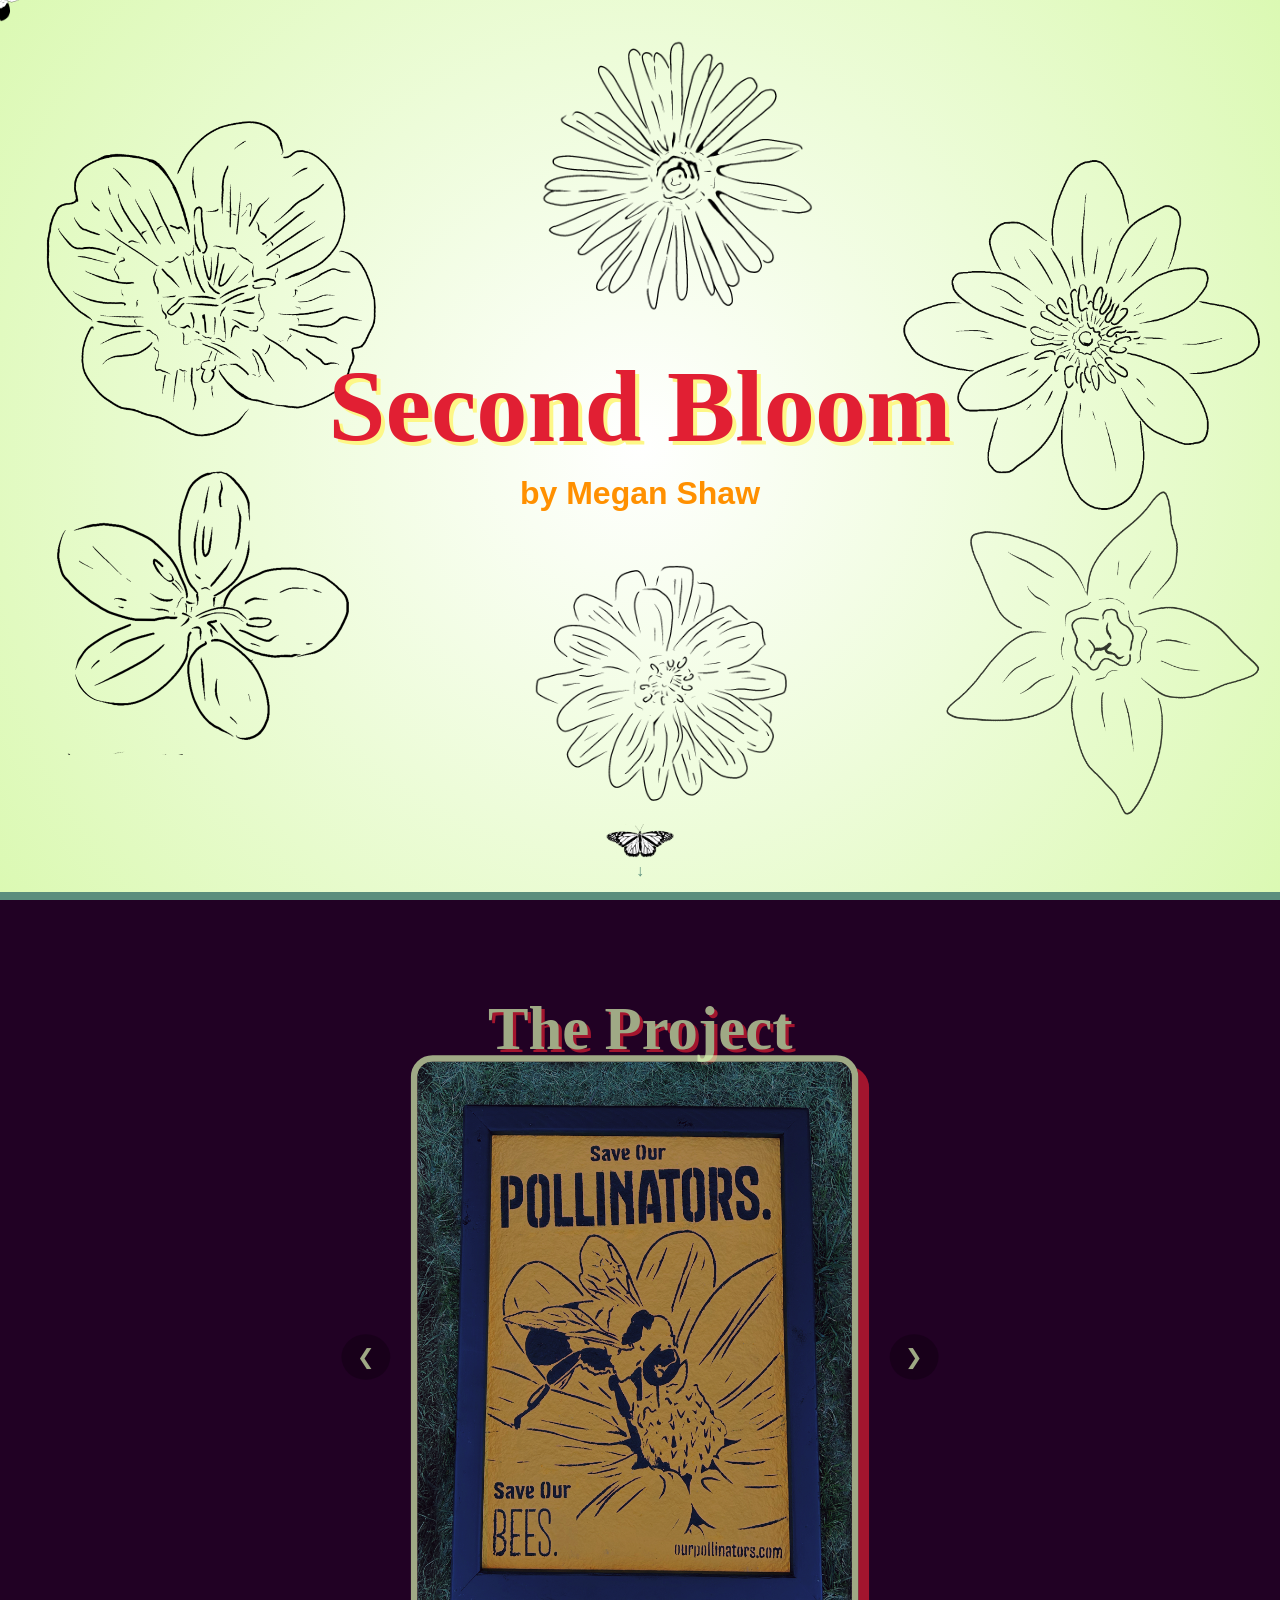
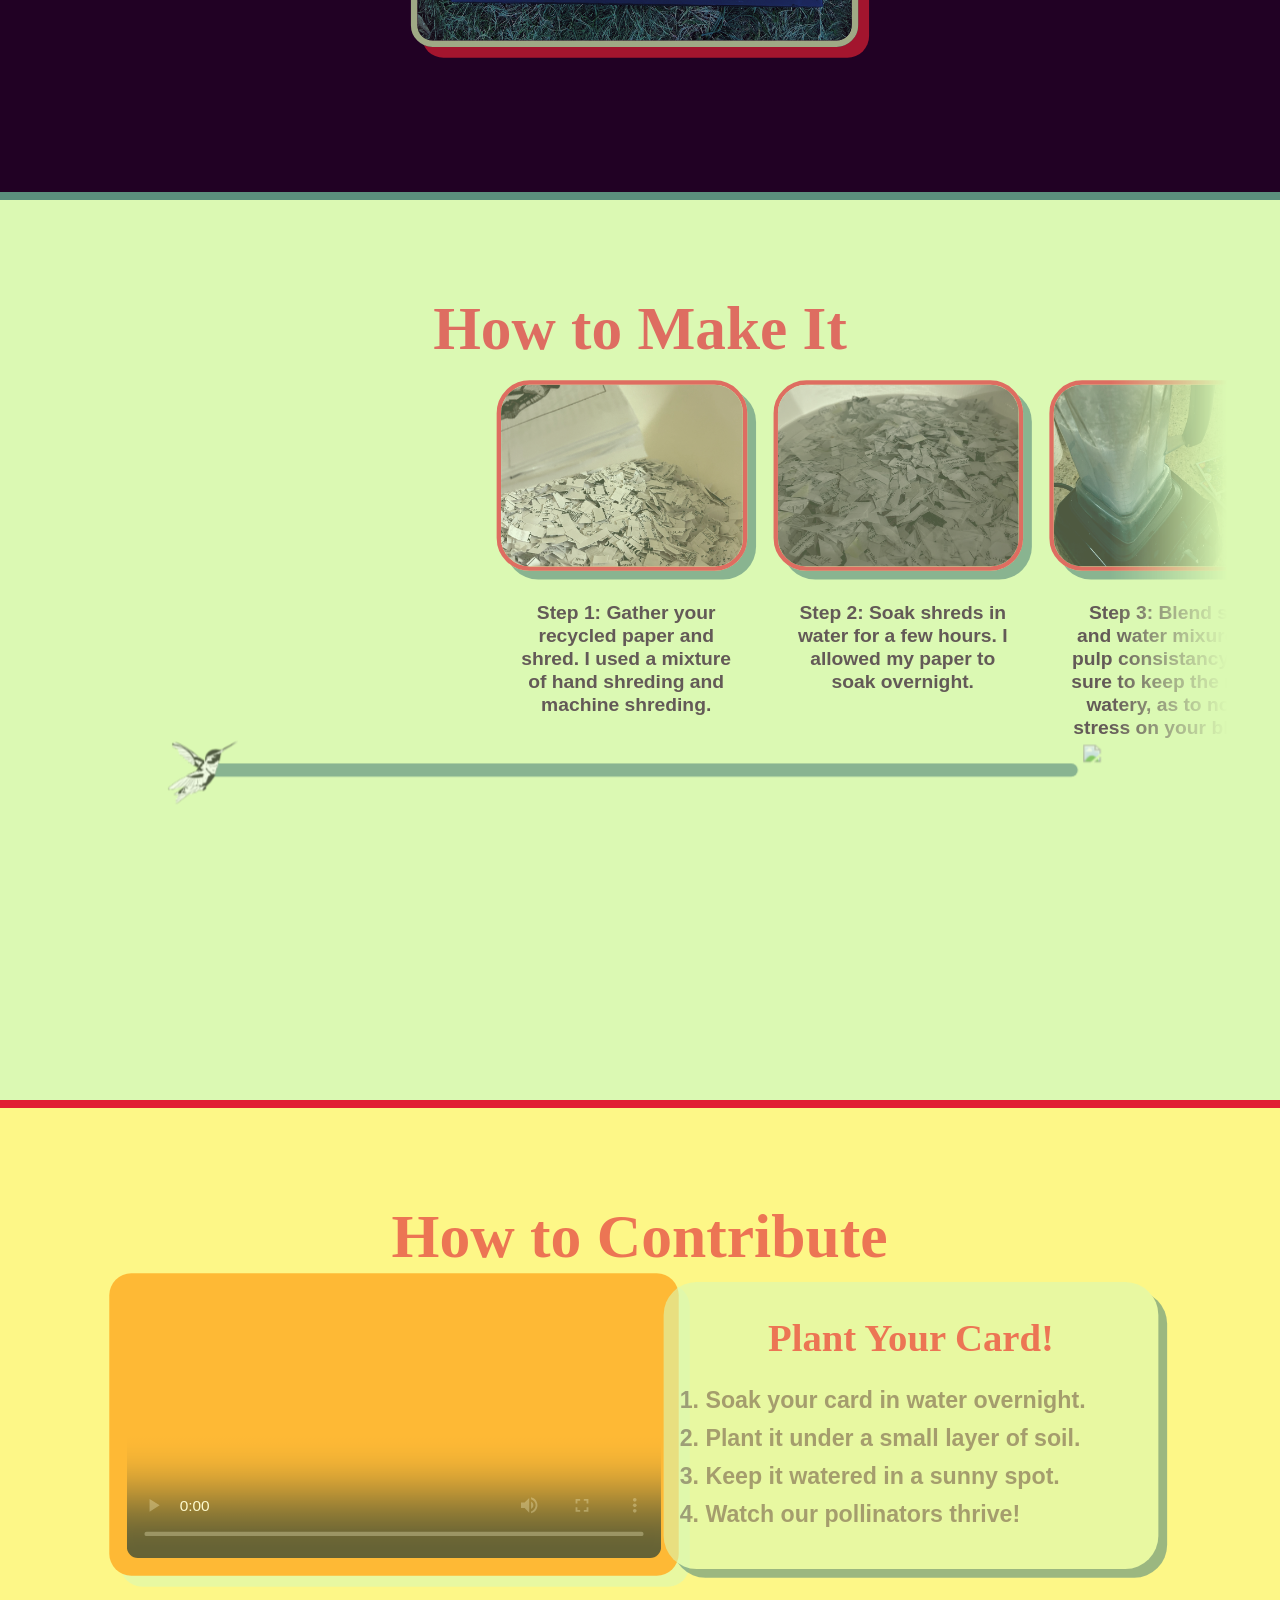
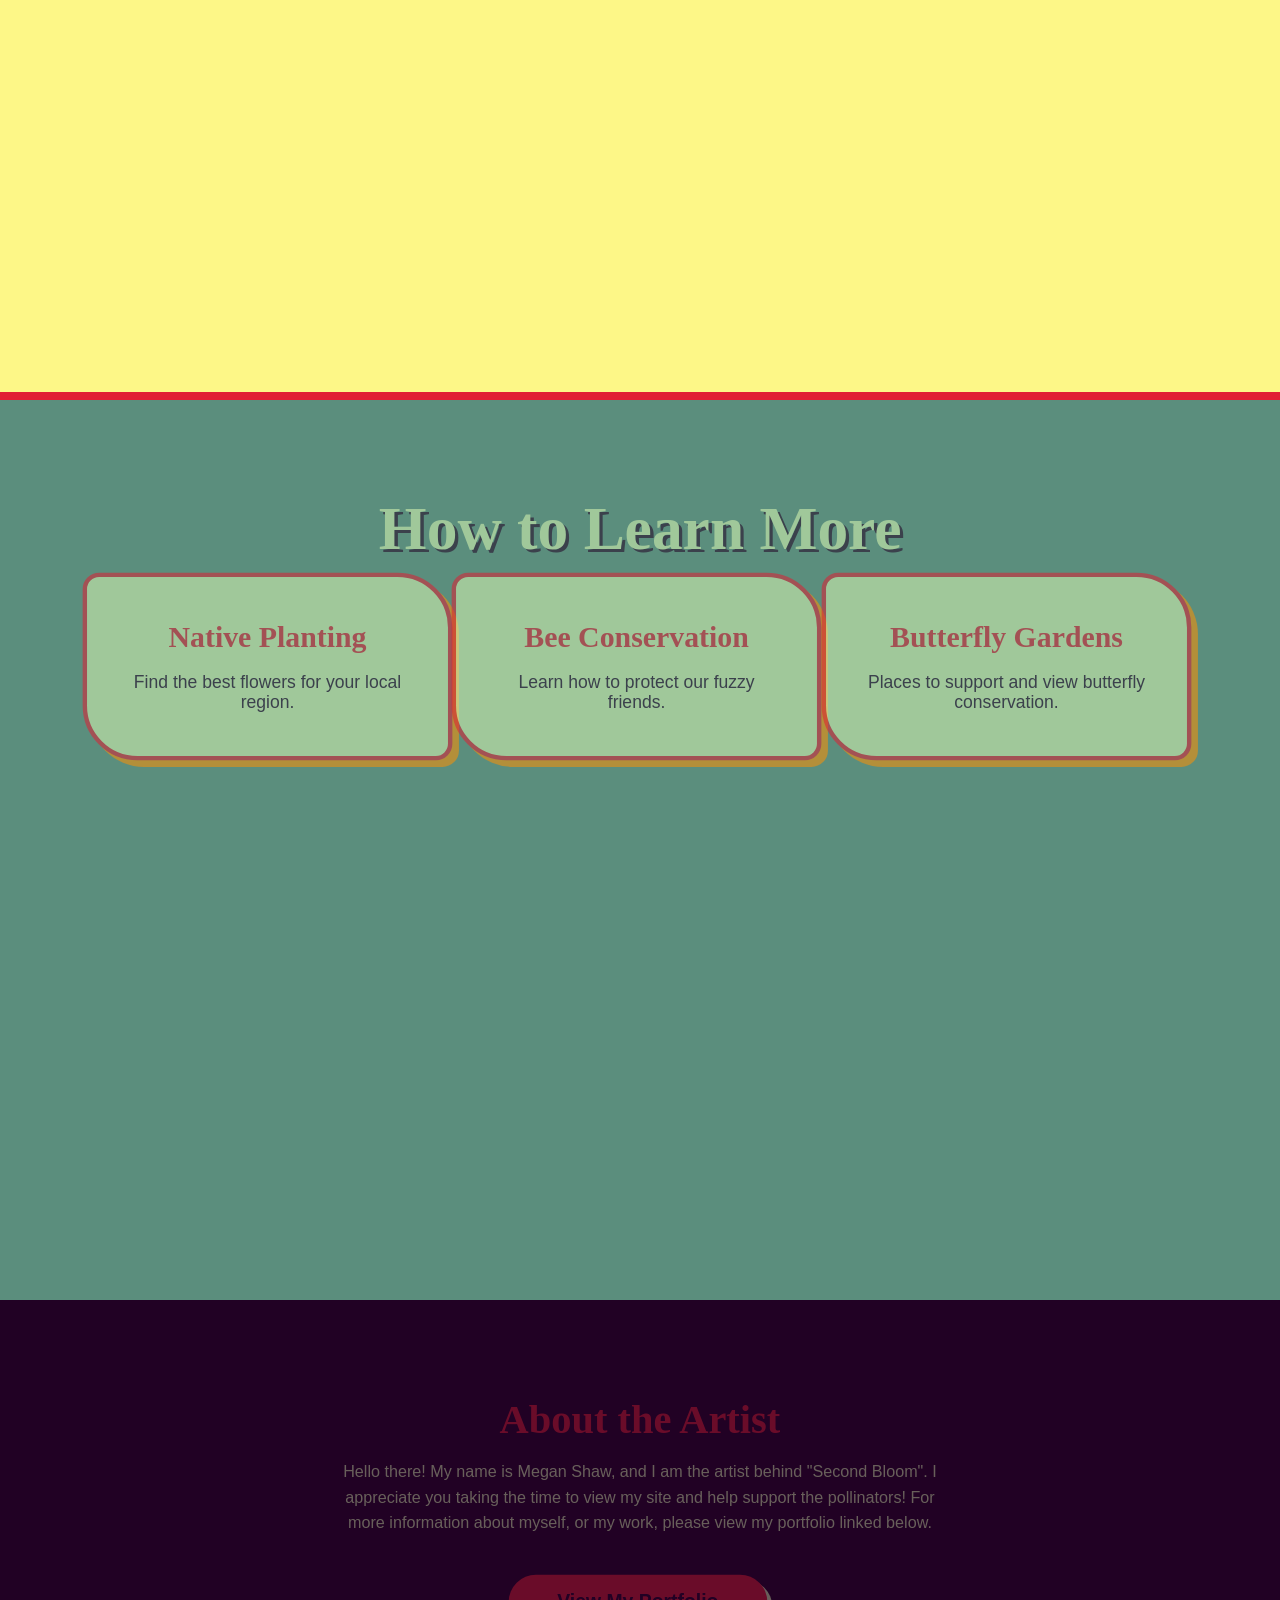
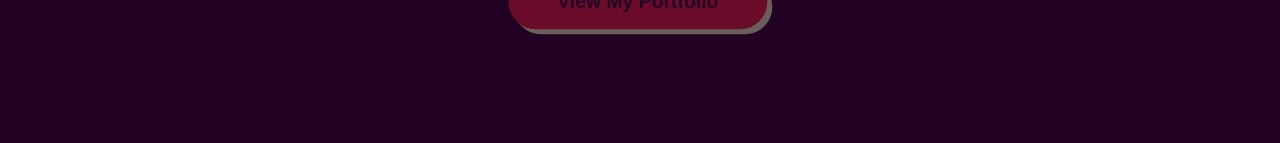
==== index.html @ ee87ca30 "Add files via upload" ====
<!DOCTYPE html>
<html lang="en">
<head>
    <meta charset="UTF-8">
    <meta name="viewport" content="width=device-width, initial-scale=1.0">
    <title>Second Bloom | Megan Shaw</title>
    <link rel="icon" type="image/png" href="images/favicon.png">
    <link rel="stylesheet" href="https://use.typekit.net/vgp3rvg.css">
    <link rel="stylesheet" href="style.css">
</head>
<body>

    <img id="bee-cursor" src="images/cursor.png" alt="cursor">

    <div id="scroll-container">
        <img src="images/butterfly.png" id="scroll-butterfly-img" alt="Butterfly">
        <div id="scroll-arrow">↓</div>
    </div>

    <header id="landing">
        <img src="images/flower1.png" class="landing-flower f1">
        <img src="images/flower2.png" class="landing-flower f2">
        <img src="images/flower3.png" class="landing-flower f3">
        <img src="images/flower4.png" class="landing-flower f4">
        <img src="images/flower5.png" class="landing-flower f5">
        <img src="images/flower6.png" class="landing-flower f6">

        <div id="landing-text-container">
            <h1 class="bloom-js">Second Bloom</h1>
            <p class="bloom-js">by Megan Shaw</p>
        </div>
    </header>

    <section id="slideshow-section">
        <h2 class="bloom-js">The Project</h2>
        
        <div id="slideshow-wrapper" class="bloom-js">
            <button id="prev-slide" class="slide-btn">&#10094;</button>
            
            <div id="slideshow-container">
                <img src="images/beeposter.jpg" class="slide active" alt="Gallery Photo 1">
                <img src="images/butterflyposter.jpg" class="slide" alt="Gallery Photo 2">
                <img src="images/birdposter.jpg" class="slide" alt="Gallery Photo 3">
            </div>

            <button id="next-slide" class="slide-btn">&#10095;</button>
        </div>
    </section>

    <section id="the-process">
        <h2 class="bloom-js">How to Make It</h2>
        <div class="carousel-wrapper">
            <div class="carousel bloom-js" id="processCarousel">
                
                <div class="carousel-item">
                    <img src="images/step1.jpg" class="carousel-img">
                    <p class="carousel-desc">Step 1: Gather your recycled paper and shred. I used a mixture of hand shreding and machine shreding.</p>
                </div>
                <div class="carousel-item">
                    <img src="images/step2.jpg" class="carousel-img">
                    <p class="carousel-desc">Step 2: Soak shreds in water for a few hours. I allowed my paper to soak overnight. </p>
                </div>
                <div class="carousel-item">
                    <img src="images/step3.jpg" class="carousel-img">
                    <p class="carousel-desc">Step 3: Blend shred and water mixure until pulp consistancy. Make sure to keep the mixure watery, as to not put stress on your blender.</p>
                </div>
                <div class="carousel-item">
                    <img src="images/step4.jpg" class="carousel-img">
                    <p class="carousel-desc">Step 4: If making multiple colors, seperate pulp into containers. I needed one for each poster. </p>
                </div>
                <div class="carousel-item">
                    <img src="images/step5.jpg" class="carousel-img">
                    <p class="carousel-desc">Step 5: Add your non-toxic dye. I used a mix of food coloring and non-toxic paint.</p>
                </div>
                <div class="carousel-item">
                    <img src="images/step6.jpg" class="carousel-img">
                    <p class="carousel-desc">Step 6: Prepare your mesh screen. I made mine out of repurposed wood and cheese cloth.</p>
                </div>
                <div class="carousel-item">
                    <img src="images/step7.jpg" class="carousel-img">
                    <p class="carousel-desc">Step 7: Pour the pulp evenly over the screen. Adding support under your mesh allows for more even distributing. </p>
                </div>
                <div class="carousel-item">
                    <img src="images/step8.jpg" class="carousel-img">
                    <p class="carousel-desc">Step 8: Sprinkle in your seeds, and press out water with a damp sponge. I used specific seeds for each different pollinator.</p>
                </div>
                <div class="carousel-item">
                    <img src="images/step9.jpg" class="carousel-img">
                    <p class="carousel-desc">Step 9: Let dry for as long as possible. Thinner papers may only take a couple days, but mine took a little over a week. </p>
                </div>
                <div class="carousel-item">
                    <img src="images/step10.jpg" class="carousel-img">
                    <p class="carousel-desc">Step 10: Design your desired imagery. Keep in mind that in order for a stencil to work, all "blank" sections must be touching.</p>
                </div>
                <div class="carousel-item">
                    <img src="images/step11.jpg" class="carousel-img">
                    <p class="carousel-desc">Step 11: Cut out your design. I used a laser cutting machine, but an exacto knife will absolutely work for simple designs.</p>
                </div>
                <div class="carousel-item">
                    <img src="images/step12.jpg" class="carousel-img">
                    <p class="carousel-desc">Step 12: If there are any sections that are not cut all the way through, remove with pointed took.</p>
                </div>
                <div class="carousel-item">
                    <img src="images/step13.jpg" class="carousel-img">
                    <p class="carousel-desc">Step 13: I created frames using scrap wood for my project, but trimming the edges or buying frame will work the same. </p>
                </div>
                <div class="carousel-item">
                    <img src="images/step14.jpg" class="carousel-img">
                    <p class="carousel-desc">Step 14: Lay stencil onto dried paper, and blot non-toxic ink onto the surface. I used an old brush.</p>
                </div>
                <div class="carousel-item">
                    <img src="images/step15.jpg" class="carousel-img">
                    <p class="carousel-desc">Step 15: Now you have your poster(s) finished and ready to be planted!</p>
                </div>

            </div>

            <div class="custom-scrollbar-area bloom-js" id="customScrollbar">
                <div class="scrollbar-fill" id="scrollbarFill"></div>
                <img src="images/hummingbird.png" class="hummingbird-thumb" id="hummingbirdThumb" draggable="false">
                <img src="images/flower.png" class="flower-end" draggable="false">
            </div>
        </div>
    </section>

    <section id="contribute">
        <h2 class="bloom-js">How to Contribute</h2>
        <div class="contribute-wrapper">
            <div class="video-container bloom-js">
                <video controls poster="placeholder.jpg">
                    <source src="images/plantvideo.mp4" type="video/mp4">
                </video>
            </div>
            <div class="instructions bloom-js">
                <h3>Plant Your Card!</h3>
                <ol>
                    <li class="bloom-js">Soak your card in water overnight.</li>
                    <li class="bloom-js">Plant it under a small layer of soil.</li>
                    <li class="bloom-js">Keep it watered in a sunny spot.</li>
                    <li class="bloom-js">Watch our pollinators thrive!</li>
                </ol>
            </div>
        </div>
    </section>

    <section id="resources">
        <h2 class="bloom-js">How to Learn More</h2>
        <div class="grid">
            <a href="native-planting.html" class="card bloom-js">
                <h3>Native Planting</h3>
                <p>Find the best flowers for your local region.</p>
            </a>
            <a href="bee-conservation.html" class="card bloom-js">
                <h3>Bee Conservation</h3>
                <p>Learn how to protect our fuzzy friends.</p>
            </a>
            <a href="butterfly-gardens.html" class="card bloom-js">
                <h3>Butterfly Gardens</h3>
                <p>Places to support and view butterfly conservation.</p>
            </a>
        </div>
    </section>

    <footer>
        <h2 class="bloom-js">About the Artist</h2>
        <p class="bloom-js">
            Hello there! My name is Megan Shaw, and I am the artist behind "Second Bloom". I appreciate you taking the time to view my site and help support the pollinators! For more information about myself, or my work, please view my portfolio linked below.
        </p>
        <a href="https://meganshawportfolio.com" class="portfolio-btn bloom-js">View My Portfolio</a>
    </footer>

    <script src="script.js"></script>
</body>
</html>
---- style.css ----
:root {
    --light-green: #dbf9b3;
    --red: #e11f33;
    --yellow: #fdf787;
    --orange: #FF9000;
    --jungle-green: #5B8E7D;
    --dark-text: #210124;
}

::selection { background-color: var(--red); color: var(--light-green); }

body {
    margin: 0; padding: 0;
    background-color: var(--light-green);
    color: var(--dark-text);
    font-family: "Fiona", sans-serif;
    overflow-x: hidden;
    cursor: none; 
}

header {
    min-height: 100vh; 
    width: 100vw;
    max-width: 100%; 
    box-sizing: border-box;
    display: flex;
    flex-direction: column;
    justify-content: center; 
    align-items: center; 
    padding: 6rem 8vw 8rem 8vw; 
}

section {
    min-height: 100vh; 
    width: 100vw;
    max-width: 100%; 
    box-sizing: border-box;
    display: flex;
    flex-direction: column;
    justify-content: flex-start; 
    align-items: center; 
    padding: 6rem 8vw 8rem 8vw; 
}

img {
    max-width: 100%;
    height: auto;
}

.bloom-js {
    opacity: 0;
    transform: scale(0);
    transform-origin: center;
    transition: opacity 0.1s ease-out;
}

h1, h2, h3 { 
    font-family: "Grafolita-Script", serif; 
    color: var(--red); 
    text-align: center; 
    margin: 0;
}

section h2 { 
    margin-top: 0;
    font-size: 3.5rem; 
    margin-bottom: 1.5rem; 
}

a, button { cursor: none; }

#bee-cursor {
    position: fixed; top: 0; left: 0;
    width: 60px; 
    height: auto;
    pointer-events: none;
    z-index: 9999; transform: translate(-50%, -50%);
}

#landing {
    position: relative;
    background: radial-gradient(circle at center, #ffffff 0%, var(--light-green) 100%);
    border-bottom: 8px solid var(--jungle-green);
    overflow: hidden;
    padding: 2rem;
}

#landing-text-container { z-index: 10; text-align: center; position: relative; }
#landing h1 {font-size: clamp(4rem, 8vw, 8rem); text-shadow: 4px 4px 0px var(--yellow); }
#landing p { font-size: clamp(1.2rem, 3vw, 2rem); color: var(--orange); font-weight: 600; margin-top: 10px; }

.landing-flower { position: absolute; opacity: 0; transform: scale(0); z-index: 1; }

.f1 { top: 12%; left: 3%; width: clamp(190px, 27vw, 650px); }
.f2 { top: 51%; left: 4%; width: clamp(180px, 29vw, 300px); }
.f3 { top: 4%; left: 42%; width: clamp(130px, 22vw, 350px); }
.f4 { bottom: 9%; right: 38%; width: clamp(130px, 22vw, 260px); }
.f5 { top: 17%; right: 1%; width: clamp(160px, 29vw, 520px); }
.f6 { top: 55%; right: 1%; width: clamp(210px, 27vw, 320px); }

#slideshow-section {
    position: relative;
    background-color: var(--dark-text);
    border-bottom: 8px solid var(--jungle-green);
}

#slideshow-section h2 {
    color: var(--light-green); 
    text-shadow: 3px 3px 0px var(--red);
}

#slideshow-wrapper {
    display: flex;
    align-items: center;
    justify-content: center;
    gap: 1.5rem; 
    width: 100%;
    max-width: 650px; 
}

#slideshow-container {
    position: relative;
    width: 90%;
    max-width: min(400px, 45vh); 
    aspect-ratio: 6 / 8;
    height: auto;
    overflow: hidden;
    border-radius: 20px;
    border: 6px solid var(--light-green);
    box-shadow: 10px 10px 0px var(--red);
    left: -5px; 
    top: -5px;
}

.slide {
    position: absolute;
    top: 0; left: 0;
    width: 100%; 
    height: 100%;
    object-fit: cover; 
    opacity: 0;
    transition: opacity 0.8s ease-in-out;
}

.slide.active { opacity: 1; }

.slide-btn {
    background: rgba(0, 0, 0, 0.4); 
    color: var(--light-green);
    border: none;
    padding: 0.6rem 0.9rem; 
    font-size: 1.2rem; 
    border-radius: 50%;
    z-index: 10;
    transition: 0.3s;
    cursor: none;
}

.slide-btn:hover { background: var(--red); color: white; }

#scroll-container {
    position: fixed; bottom: 20px; left: 0; width: 100vw;
    display: flex; flex-direction: column; align-items: center;
    z-index: 9998; pointer-events: none; transition: opacity 0.4s ease; 
}
#scroll-butterfly-img { width: 70px; margin-bottom: -1rem;}
#scroll-arrow { font-size: 1rem; color: var(--jungle-green); font-weight: bold; margin-top: 2px; }

@keyframes flutter {
    0%, 100% { transform: translateY(0); }
    50% { transform: translateY(8px); }
}
#scroll-container.bouncing #scroll-butterfly-img { animation: flutter 0.8s ease-in-out infinite; }

.carousel-wrapper { position: relative; width: 100%; max-width: 100%; margin: 0 auto; user-select: none; }
.carousel { 
    display: flex; 
    overflow-x: auto; 
    scroll-snap-type: x mandatory; 
    gap: 2rem; 
    padding: 1rem calc(50vw - min(40vw, 225px)); 
    scrollbar-width: none; 
    align-items: flex-start;
    -webkit-mask-image: linear-gradient(to right, transparent 0%, black 10%, black 90%, transparent 100%);
    mask-image: linear-gradient(to right, transparent 0%, black 10%, black 90%, transparent 100%);
}
.carousel::-webkit-scrollbar { display: none; }

.carousel-item {
    flex: 0 0 90%;
    scroll-snap-align: center;
    display: flex;
    flex-direction: column;
    align-items: center;
    gap: 1.5rem;
}

.carousel-img { 
    width: 100%;
    aspect-ratio: 4 / 3; 
    object-fit: cover; 
    border-radius: 30px; 
    border: 4px solid var(--red); 
    box-shadow: 8px 8px 0px var(--jungle-green); 
    position: relative;
    left: -4px; 
    top: -4px;
}

.carousel-desc {
    margin: 0;
    font-size: 1.1rem;
    font-weight: 600;
    color: var(--dark-text);
    text-align: center;
    padding: 0 10px;
}

.custom-scrollbar-area { 
    width: 75%; 
    max-width: 800px; 
    height: 12px; 
    background: var(--jungle-green); 
    border-radius: 20px; 
    position: relative; 
    cursor: none; 
    margin: 1.5rem auto 0 auto;
}
.scrollbar-fill { position: absolute; top: 0; left: 0; height: 100%; width: 0%; background: var(--red); border-radius: 20px; }
.hummingbird-thumb { position: absolute; top: 50%; left: 0; transform: translate(-50%, -50%); width: 65px; z-index: 5; }
.flower-end { position: absolute; top: -9px; left: calc(100% + 5px); transform: translateY(-50%); width: 75px; }

#contribute { background-color: var(--yellow); border-top: 8px solid var(--red); border-bottom: 8px solid var(--red); }
.contribute-wrapper { max-width: 1000px; margin: 0 auto; display: flex; flex-wrap: wrap; gap: 2rem; align-items: center; justify-content: center; width: 100%; }
.video-container { 
    flex: 1 1 400px; 
    background: var(--orange); 
    padding: 1rem; border-radius: 20px; 
    box-shadow: 10px 10px 0px var(--light-green); 
    position: relative;
    left: -5px; top: -5px;
}
video { width: 100%; border-radius: 10px; display: block; }
.instructions { 
    flex: 1 1 300px; 
    background: var(--light-green); 
    padding: 2rem; 
    border-radius: 30px; 
    box-shadow: 8px 8px 0px var(--jungle-green); 
    text-align: left; 
    position: relative;
    left: -4px; top: -4px;
}

.instructions h3 {
    font-size: 2.2rem;
    margin-bottom: 1.2rem;
}

.instructions ol { font-size: 1.2rem; line-height: 1.8; font-weight: 600; margin: 0; padding-left: 1.5rem; }

#resources { background-color: var(--jungle-green); }
#resources h2 { color: var(--light-green); text-shadow: 3px 3px 0px var(--dark-text); }
.grid { display: grid; grid-template-columns: repeat(auto-fit, minmax(250px, 1fr)); gap: 2rem; max-width: 1200px; margin: 0 auto; width: 100%; justify-content: center; align-items: stretch; }

.card { 
    background: var(--light-green); 
    padding: 2rem; 
    border-radius: 15px 50px 15px 50px; 
    text-align: center; 
    border: 4px solid var(--red); 
    text-decoration: none; 
    color: var(--dark-text); 
    box-shadow: 6px 6px 0px var(--orange); 
    transition: background 0.4s, border-radius 0.4s, transform 0.4s;
    display: flex;
    flex-direction: column;
    justify-content: center;
    align-items: center;
    position: relative;
    left: -3px; top: -3px;
}
.card:hover { background: var(--yellow); border-radius: 50px 15px 50px 15px; transform: translateY(-5px) scale(1.02) !important; }
.card h3 { font-size: 1.7rem; margin: 0.5rem 0; opacity: 1; transform: none; }
.card p { opacity: 1; transform: none; margin: 0.5rem 0; }

footer { 
    padding: 6rem 8vw 8rem 8vw; 
    text-align: center; 
    background: var(--dark-text); 
    color: var(--light-green); 
    width: 100vw;
    max-width: 100%;
    box-sizing: border-box;
    display: flex;
    flex-direction: column;
    align-items: center;
    justify-content: center;
}
footer h2 {
    font-size: 2.5rem; 
    margin-bottom: 1rem;
}
footer p { 
    max-width: 600px; 
    margin: 0 auto 2.5rem auto; 
    line-height: 1.6; 
}
.portfolio-btn { 
    display: inline-block;
    margin-bottom: -1rem; 
    margin-top: .1rem;
    padding: 1rem 3rem; 
    font-size: 1.2rem; 
    font-weight: bold; 
    color: var(--dark-text); 
    background-color: var(--red); 
    text-decoration: none; 
    border-radius: 50px; 
    box-shadow: 5px 5px 0px var(--light-green); 
    transition: 0.3s; 
    position: relative;
    left: -2.5px; top: -2.5px;
}
.portfolio-btn:hover { background-color: var(--yellow); }

@keyframes safeFadeIn {
    0% { opacity: 0; }
    100% { opacity: 1; }
}

.small-back-btn {
    position: absolute;
    top: 20px;
    left: 4vw; 
    font-size: 0.75rem;
    font-weight: bold;
    color: var(--dark-text);
    background-color: var(--light-green);
    text-decoration: none;
    padding: 0.3rem 0.8rem;
    border: 2px solid var(--red);
    border-radius: 20px;
    box-shadow: 2px 2px 0px var(--jungle-green);
    transition: 0.3s;
    z-index: 100;
    cursor: none; 
    opacity: 0;
    animation: safeFadeIn 0.8s ease-out 0.2s forwards;
}

.small-back-btn:hover {
    background-color: var(--yellow);
    transform: translateY(-2px) !important; 
    box-shadow: 4px 4px 0px var(--jungle-green);
}

body.resource-page {
    background-image: url('images/grass.jpg'); 
    background-size: cover;
    background-attachment: fixed;
    background-position: center;
    background-color: var(--jungle-green); 
    display: flex;
    flex-direction: column;
    height: 100vh; 
    overflow: hidden; 
}

.resource-header {
    min-height: auto; 
    flex-shrink: 0; 
    width: 100vw;
    max-width: 100%;
    box-sizing: border-box;
    display: flex;
    flex-direction: column;
    align-items: center;
    padding: 5rem 5vw 1rem 5vw; 
}

.resource-header h1 {
    color: #dbf9b3;
    font-size: clamp(3rem, 6vw, 5rem);
    margin-bottom: 18px;
}

.flower-scatter-container {
    display: flex;
    flex-wrap: wrap;
    justify-content: center;
    align-content: center; 
    gap: clamp(2rem, 10vw, 6rem); 
    padding: 1rem 5vw 3rem 5vw;
    flex-grow: 1; 
    width: 100vw;
    max-width: 100%;
    box-sizing: border-box;
}

.flower-link {
    display: flex;
    flex-direction: column;
    align-items: center;
    text-decoration: none;
    color: var(--dark-text);
    width: clamp(120px, 12vw, 280px); 
    transition: 0.3s cubic-bezier(0.175, 0.885, 0.32, 1.275);
    position: relative;
    opacity: 1; 
}

.flower-link img {
    width: 100%;
    height: auto;
    filter: drop-shadow(5px 5px 0px rgba(0, 0, 0, 0.3));
    transition: 0.3s ease;
}

.flower-link:nth-child(even) { transform: translateY(-15px) rotate(6deg); }
.flower-link:nth-child(odd) { transform: translateY(-15px) rotate(-4deg); }
.flower-link:nth-child(3n) { transform: translateY(-15px) rotate(-8deg); }
.flower-link:nth-child(5n) { transform: translateY(-15px) rotate(5deg); }

.flower-link:hover {
    transform: scale(1.3) translateY(-15px) !important; 
    z-index: 10;
}
.flower-link:hover img {
    filter: drop-shadow(8px 8px 0px rgba(0, 0, 0, 0.4));
}
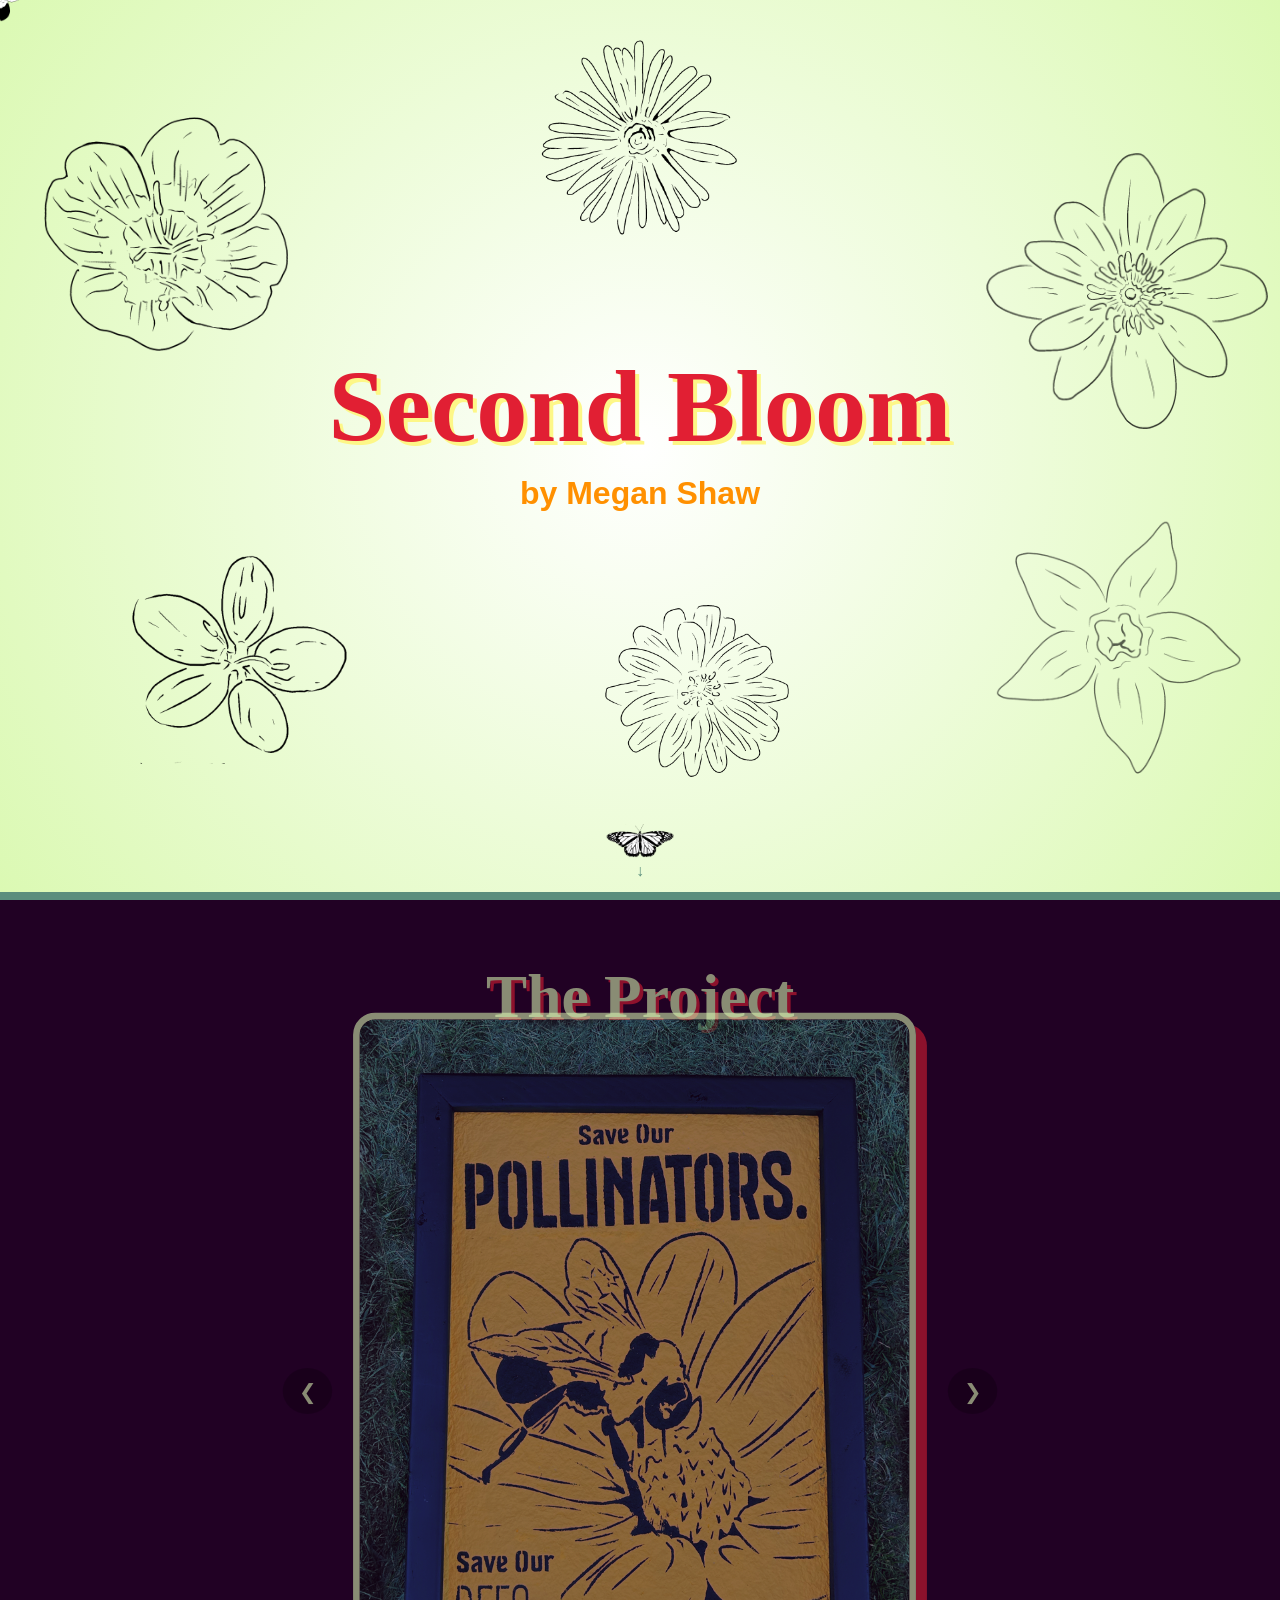
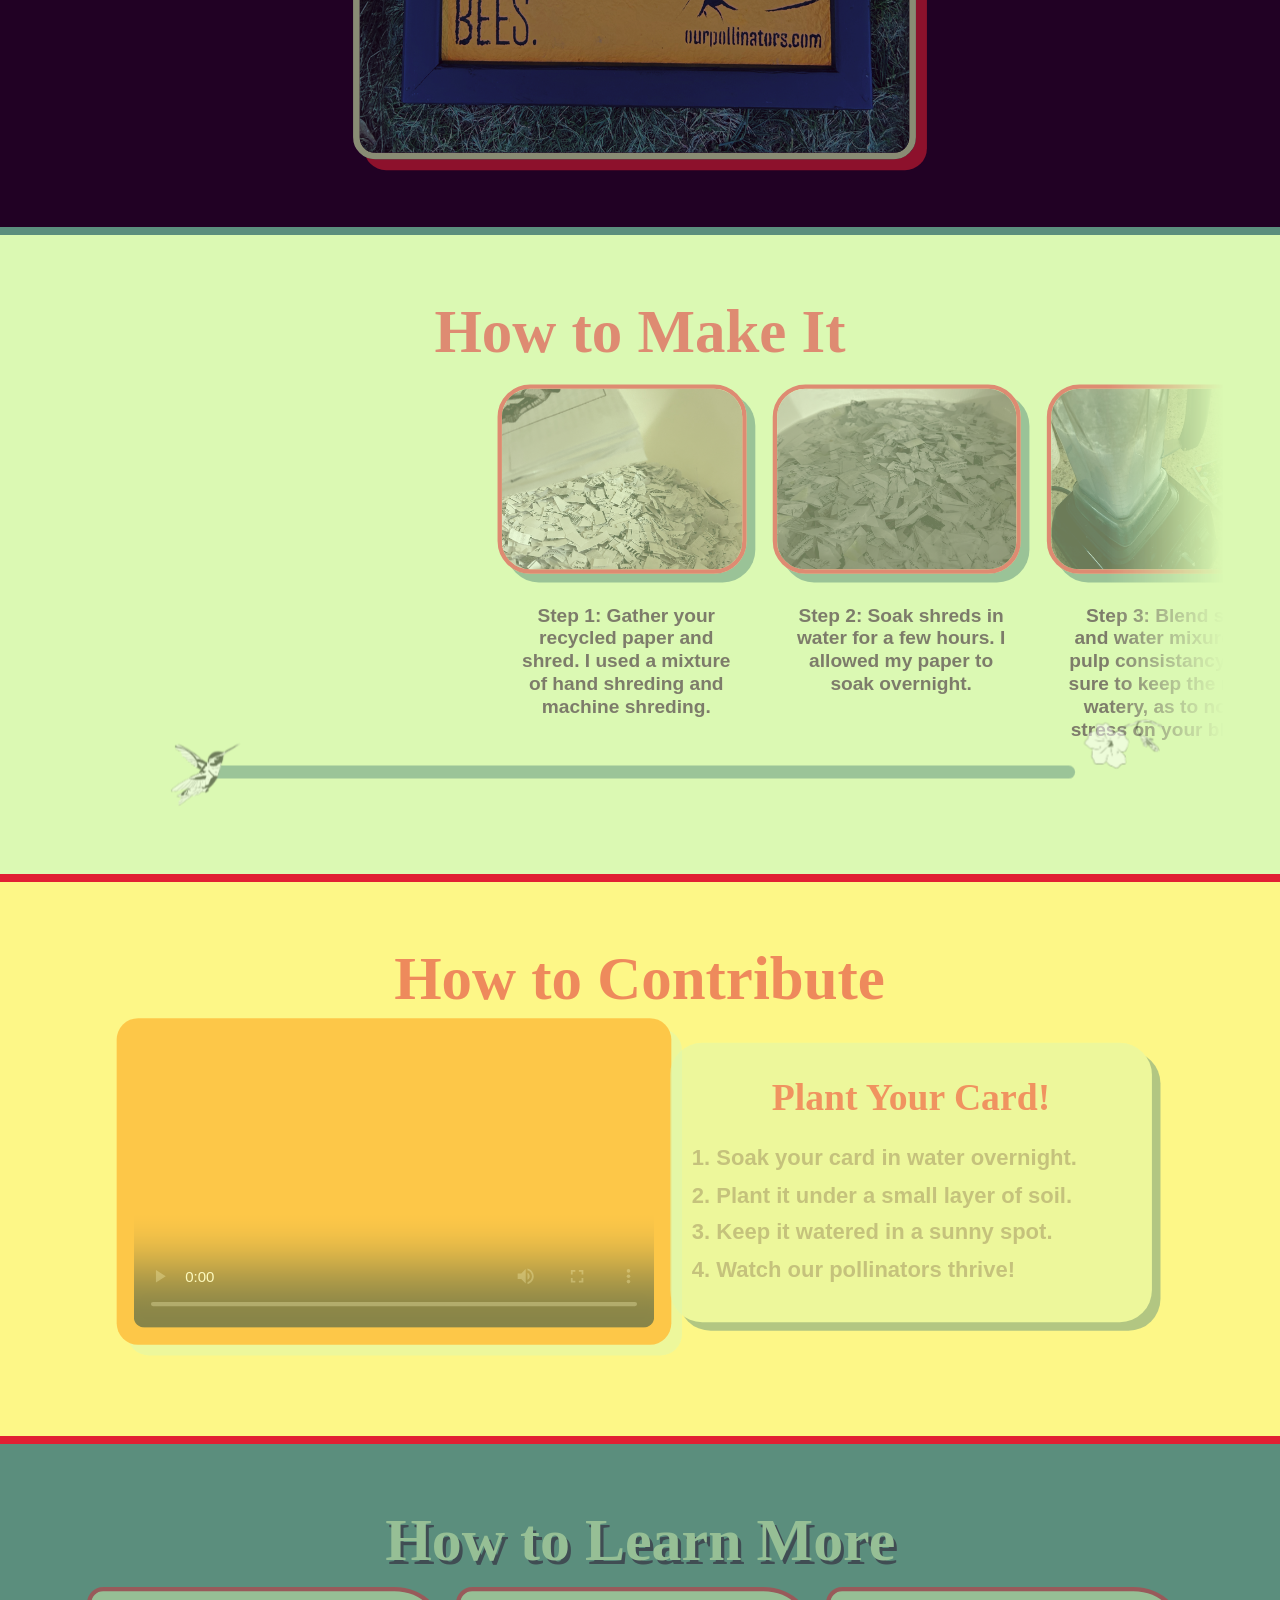
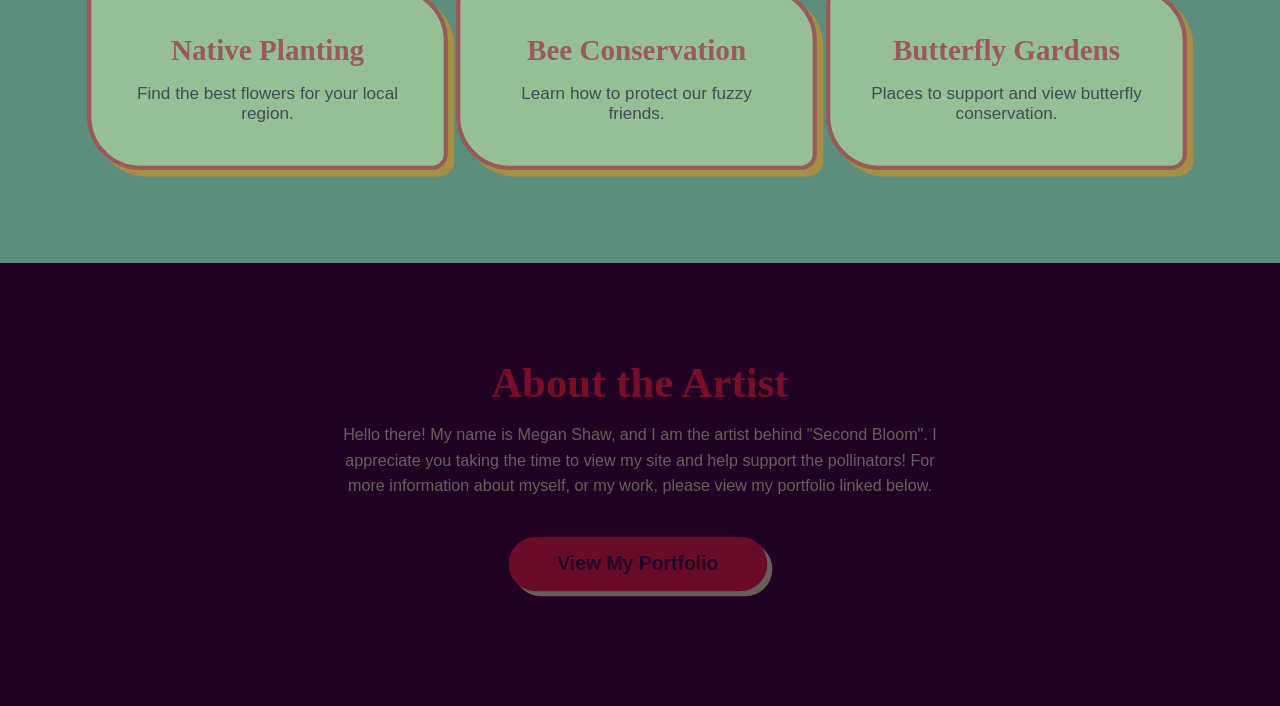
==== commit 22534741: "Update index.html" ====
--- a/index.html
+++ b/index.html
@@ -127,7 +127,8 @@
         <h2 class="bloom-js">How to Contribute</h2>
         <div class="contribute-wrapper">
             <div class="video-container bloom-js">
-                <video controls poster="placeholder.jpg">
+                <!-- Added playsinline for iOS support -->
+                <video controls playsinline poster="placeholder.jpg">
                     <source src="images/plantvideo.mp4" type="video/mp4">
                 </video>
             </div>
@@ -171,4 +172,4 @@
 
     <script src="script.js"></script>
 </body>
-</html>+</html>
--- a/style.css
+++ b/style.css
@@ -18,6 +18,14 @@
     cursor: none; 
 }
 
+a {
+    outline: none !important;
+    -webkit-tap-highlight-color: transparent;
+}
+a:focus, a:active {
+    outline: none !important;
+}
+
 header {
     min-height: 100vh; 
     width: 100vw;
@@ -31,7 +39,6 @@
 }
 
 section {
-    min-height: 100vh; 
     width: 100vw;
     max-width: 100%; 
     box-sizing: border-box;
@@ -39,7 +46,7 @@
     flex-direction: column;
     justify-content: flex-start; 
     align-items: center; 
-    padding: 6rem 8vw 8rem 8vw; 
+    padding: 4rem 8vw 6rem 8vw; 
 }
 
 img {
@@ -91,17 +98,19 @@
 
 .landing-flower { position: absolute; opacity: 0; transform: scale(0); z-index: 1; }
 
-.f1 { top: 12%; left: 3%; width: clamp(190px, 27vw, 650px); }
-.f2 { top: 51%; left: 4%; width: clamp(180px, 29vw, 300px); }
-.f3 { top: 4%; left: 42%; width: clamp(130px, 22vw, 350px); }
-.f4 { bottom: 9%; right: 38%; width: clamp(130px, 22vw, 260px); }
-.f5 { top: 17%; right: 1%; width: clamp(160px, 29vw, 520px); }
-.f6 { top: 55%; right: 1%; width: clamp(210px, 27vw, 320px); }
+.f1 { top: 12%; left: 3%; width: clamp(140px, 20vw, 450px); }
+.f2 { top: 61%; left: 10%; width: clamp(130px, 22vw, 220px); }
+.f3 { top: 4%; left: 42%; width: clamp(100px, 16vw, 250px); }
+.f4 { bottom: 12%; right: 38%; width: clamp(100px, 16vw, 190px); }
+.f5 { top: 17%; right: 1%; width: clamp(120px, 22vw, 380px); }
+.f6 { top: 59%; right: 3%; width: clamp(160px, 20vw, 240px); }
 
 #slideshow-section {
     position: relative;
     background-color: var(--dark-text);
     border-bottom: 8px solid var(--jungle-green);
+    min-height: 100vh;
+    justify-content: center;
 }
 
 #slideshow-section h2 {
@@ -115,13 +124,13 @@
     justify-content: center;
     gap: 1.5rem; 
     width: 100%;
-    max-width: 650px; 
+    max-width: 900px;
 }
 
 #slideshow-container {
     position: relative;
-    width: 90%;
-    max-width: min(400px, 45vh); 
+    width: 95%;
+    max-width: 500px;
     aspect-ratio: 6 / 8;
     height: auto;
     overflow: hidden;
@@ -232,6 +241,7 @@
 
 #contribute { background-color: var(--yellow); border-top: 8px solid var(--red); border-bottom: 8px solid var(--red); }
 .contribute-wrapper { max-width: 1000px; margin: 0 auto; display: flex; flex-wrap: wrap; gap: 2rem; align-items: center; justify-content: center; width: 100%; }
+
 .video-container { 
     flex: 1 1 400px; 
     background: var(--orange); 
@@ -240,7 +250,15 @@
     position: relative;
     left: -5px; top: -5px;
 }
-video { width: 100%; border-radius: 10px; display: block; }
+
+video { 
+    width: 100%; 
+    border-radius: 10px; 
+    display: block; 
+    aspect-ratio: 16 / 9;
+    object-fit: cover;
+}
+
 .instructions { 
     flex: 1 1 300px; 
     background: var(--light-green); 
@@ -376,13 +394,13 @@
     display: flex;
     flex-direction: column;
     align-items: center;
-    padding: 5rem 5vw 1rem 5vw; 
+    padding: 5rem 5vw 0rem 5vw; 
 }
 
 .resource-header h1 {
     color: #dbf9b3;
     font-size: clamp(3rem, 6vw, 5rem);
-    margin-bottom: 18px;
+    margin-bottom: 5px;
 }
 
 .flower-scatter-container {
@@ -391,7 +409,7 @@
     justify-content: center;
     align-content: center; 
     gap: clamp(2rem, 10vw, 6rem); 
-    padding: 1rem 5vw 3rem 5vw;
+    padding: 1rem 5vw 6rem 5vw;
     flex-grow: 1; 
     width: 100vw;
     max-width: 100%;
@@ -413,7 +431,6 @@
 .flower-link img {
     width: 100%;
     height: auto;
-    filter: drop-shadow(5px 5px 0px rgba(0, 0, 0, 0.3));
     transition: 0.3s ease;
 }
 
@@ -426,6 +443,33 @@
     transform: scale(1.3) translateY(-15px) !important; 
     z-index: 10;
 }
-.flower-link:hover img {
-    filter: drop-shadow(8px 8px 0px rgba(0, 0, 0, 0.4));
-}+
+@media (pointer: coarse) {
+    body, a, button, .small-back-btn, .slide-btn, .custom-scrollbar-area {
+        cursor: auto !important;
+    }
+    #bee-cursor { 
+        display: none !important; 
+    }
+}
+
+@media (max-width: 768px) {
+    #landing h1 {
+        font-size: clamp(3rem, 12vw, 5rem);
+    }
+    section h2 {
+        font-size: 2.5rem;
+    }
+    .instructions h3 {
+        font-size: 1.8rem;
+    }
+    .card h3 {
+        font-size: 1.4rem;
+    }
+    footer h2 {
+        font-size: 2rem;
+    }
+    .resource-header h1 {
+        font-size: clamp(2.5rem, 8vw, 3.5rem);
+    }
+}
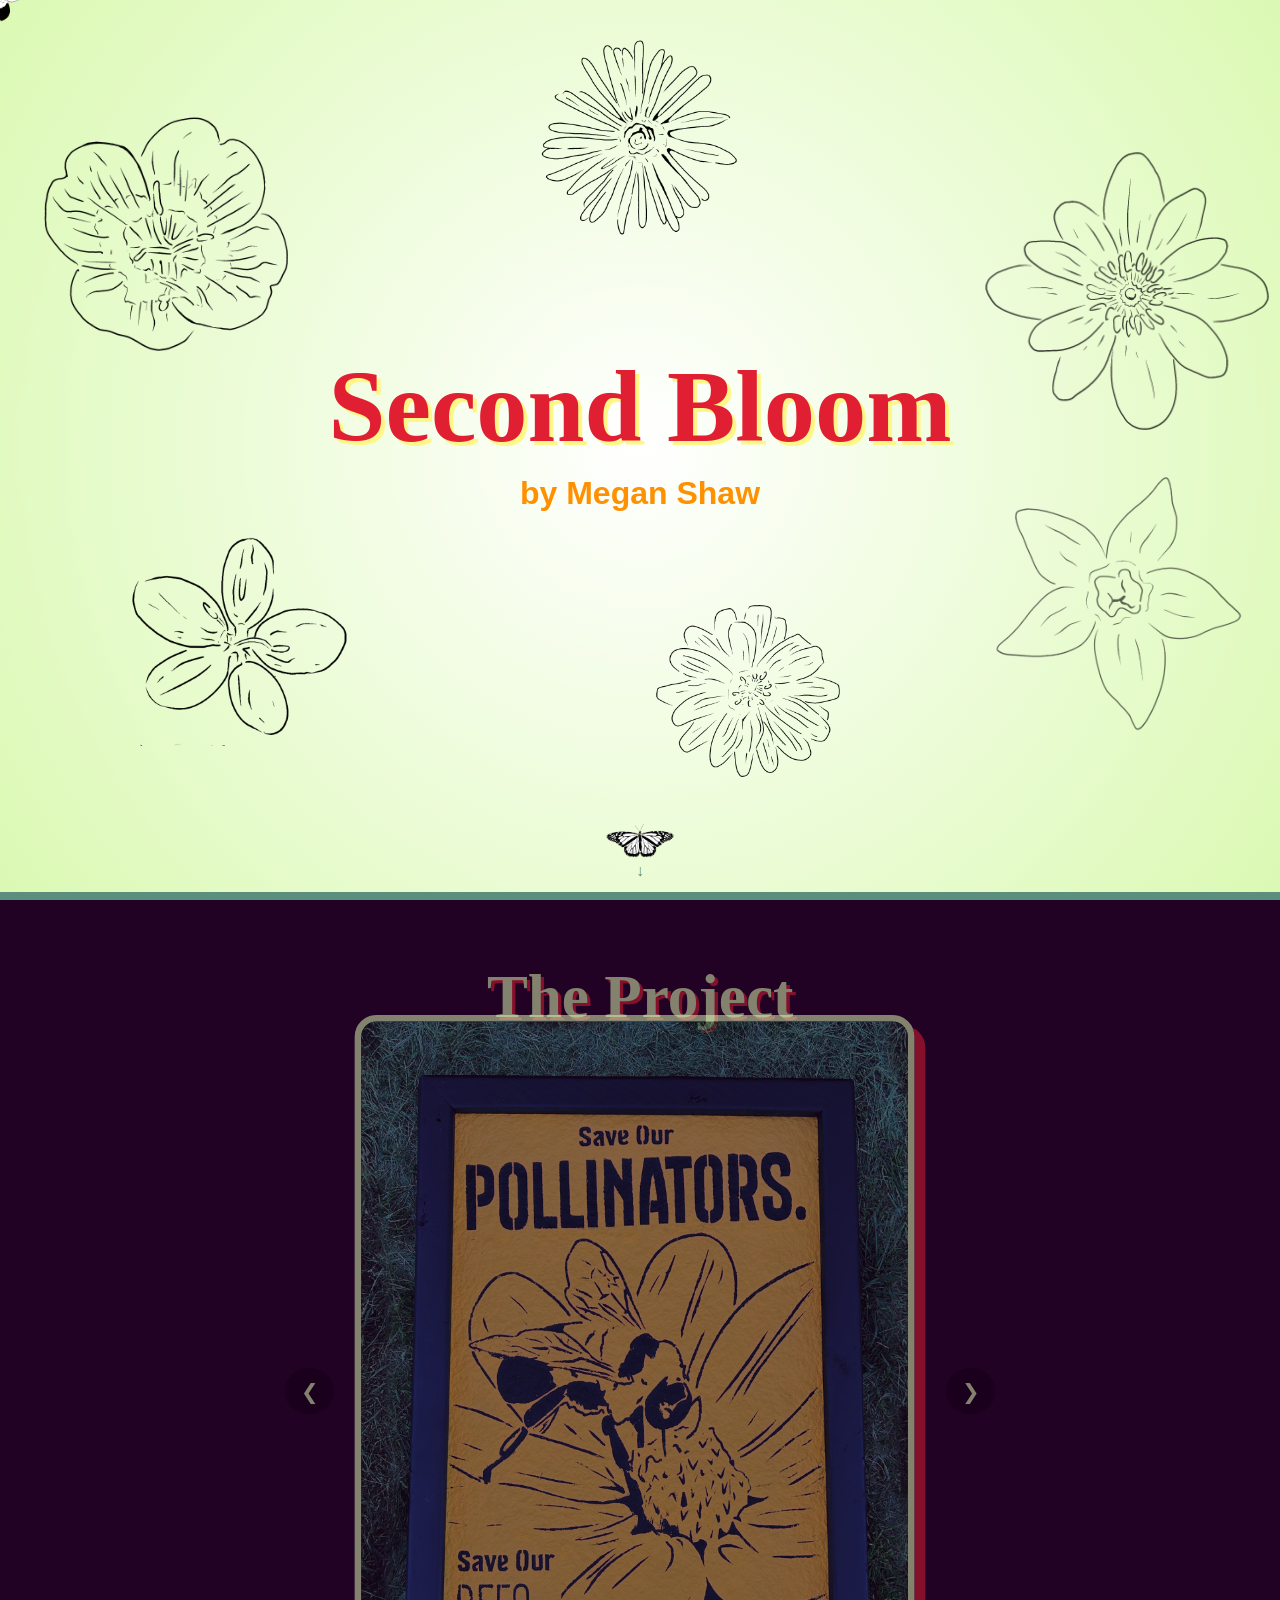
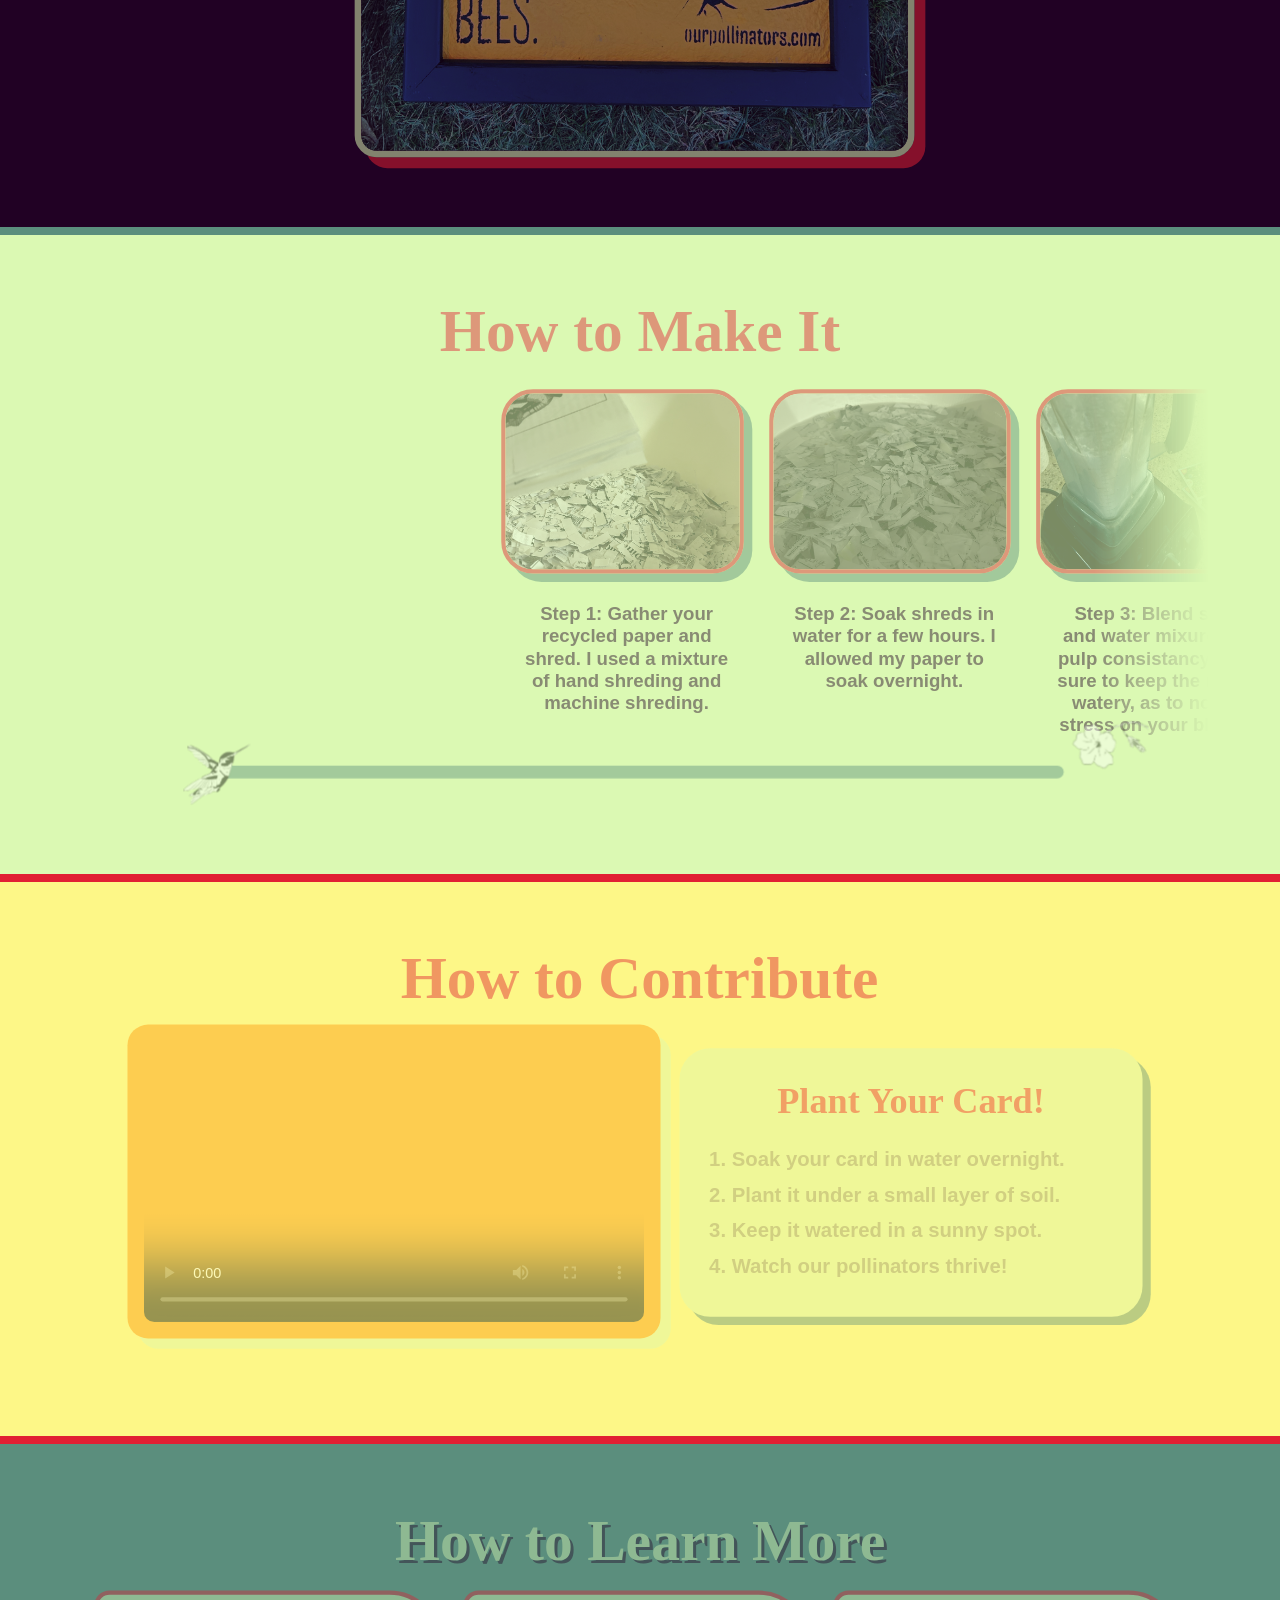
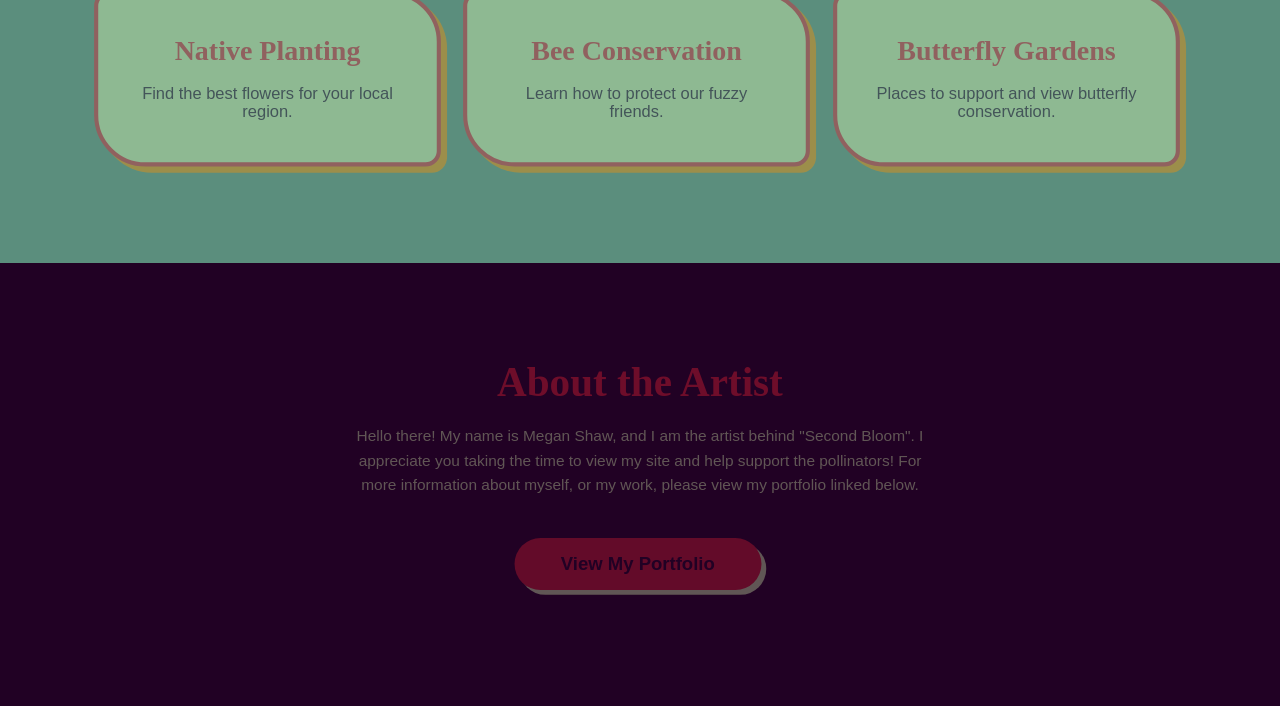
==== commit c92cf855: "Change video source for iOS compatibility Updated video source for better compatibility." ====
--- a/index.html
+++ b/index.html
@@ -127,9 +127,8 @@
         <h2 class="bloom-js">How to Contribute</h2>
         <div class="contribute-wrapper">
             <div class="video-container bloom-js">
-                <!-- Added playsinline for iOS support -->
                 <video controls playsinline poster="placeholder.jpg">
-                    <source src="images/plantvideo.mp4" type="video/mp4">
+                    <source src="images/plantvideo copy.mp4" type="video/mp4">
                 </video>
             </div>
             <div class="instructions bloom-js">
--- a/style.css
+++ b/style.css
@@ -99,11 +99,11 @@
 .landing-flower { position: absolute; opacity: 0; transform: scale(0); z-index: 1; }
 
 .f1 { top: 12%; left: 3%; width: clamp(140px, 20vw, 450px); }
-.f2 { top: 61%; left: 10%; width: clamp(130px, 22vw, 220px); }
+.f2 { top: 59%; left: 10%; width: clamp(130px, 22vw, 220px); }
 .f3 { top: 4%; left: 42%; width: clamp(100px, 16vw, 250px); }
-.f4 { bottom: 12%; right: 38%; width: clamp(100px, 16vw, 190px); }
+.f4 { bottom: 12%; right: 34%; width: clamp(100px, 16vw, 190px); }
 .f5 { top: 17%; right: 1%; width: clamp(120px, 22vw, 380px); }
-.f6 { top: 59%; right: 3%; width: clamp(160px, 20vw, 240px); }
+.f6 { top: 54%; right: 3%; width: clamp(160px, 20vw, 240px); }
 
 #slideshow-section {
     position: relative;
@@ -234,6 +234,7 @@
     position: relative; 
     cursor: none; 
     margin: 1.5rem auto 0 auto;
+    touch-action: none;
 }
 .scrollbar-fill { position: absolute; top: 0; left: 0; height: 100%; width: 0%; background: var(--red); border-radius: 20px; }
 .hummingbird-thumb { position: absolute; top: 50%; left: 0; transform: translate(-50%, -50%); width: 65px; z-index: 5; }
@@ -404,12 +405,12 @@
 }
 
 .flower-scatter-container {
-    display: flex;
-    flex-wrap: wrap;
-    justify-content: center;
+    display: grid;
+    grid-template-columns: repeat(3, 1fr);
+    justify-items: center;
     align-content: center; 
-    gap: clamp(2rem, 10vw, 6rem); 
-    padding: 1rem 5vw 6rem 5vw;
+    gap: clamp(1rem, 5vw, 3rem); 
+    padding: 2rem 12vw 6rem 12vw; 
     flex-grow: 1; 
     width: 100vw;
     max-width: 100%;
@@ -422,7 +423,8 @@
     align-items: center;
     text-decoration: none;
     color: var(--dark-text);
-    width: clamp(120px, 12vw, 280px); 
+    width: 100%;
+    max-width: clamp(100px, 15vw, 240px);
     transition: 0.3s cubic-bezier(0.175, 0.885, 0.32, 1.275);
     position: relative;
     opacity: 1; 
@@ -436,11 +438,9 @@
 
 .flower-link:nth-child(even) { transform: translateY(-15px) rotate(6deg); }
 .flower-link:nth-child(odd) { transform: translateY(-15px) rotate(-4deg); }
-.flower-link:nth-child(3n) { transform: translateY(-15px) rotate(-8deg); }
-.flower-link:nth-child(5n) { transform: translateY(-15px) rotate(5deg); }
 
 .flower-link:hover {
-    transform: scale(1.3) translateY(-15px) !important; 
+    transform: scale(1.2) translateY(-15px) !important; 
     z-index: 10;
 }
 
@@ -460,6 +460,10 @@
     section h2 {
         font-size: 2.5rem;
     }
+    #slideshow-container {
+        width: 85vw;
+        max-width: 90%;
+    }
     .instructions h3 {
         font-size: 1.8rem;
     }
